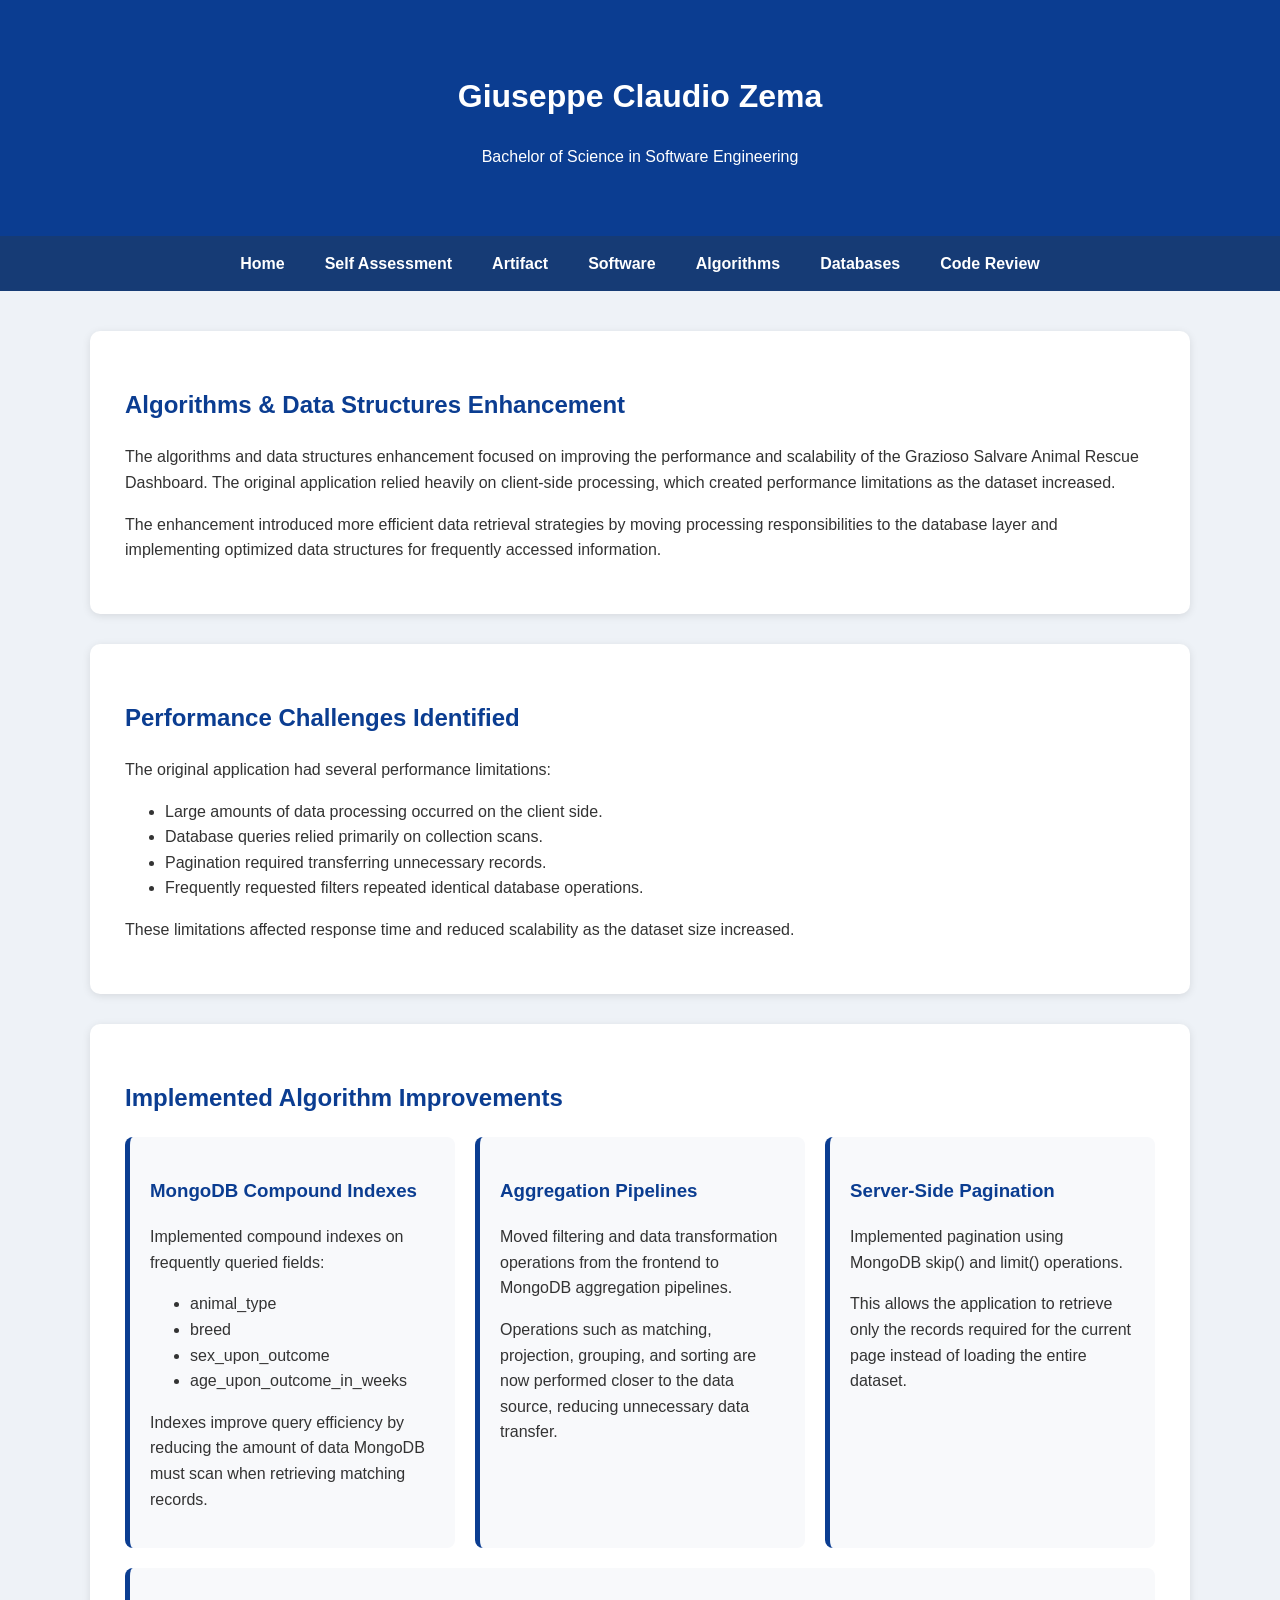
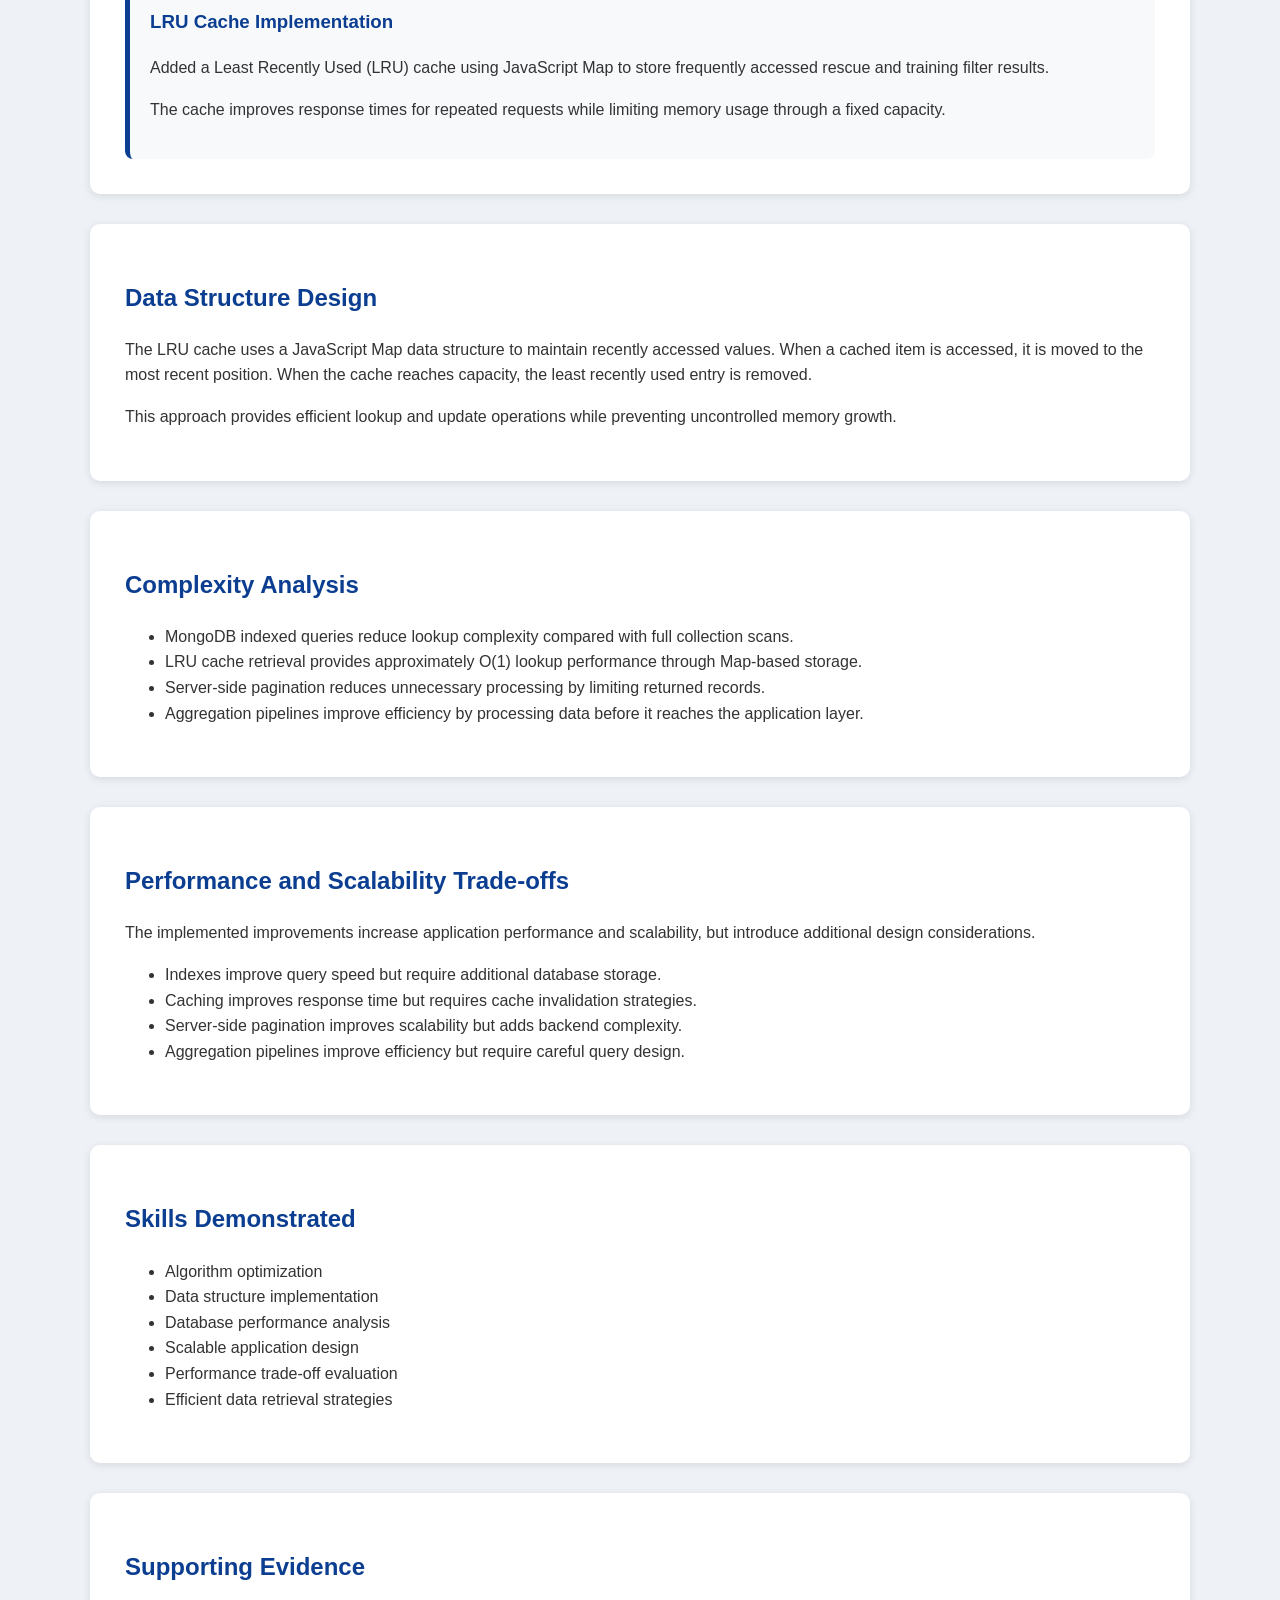
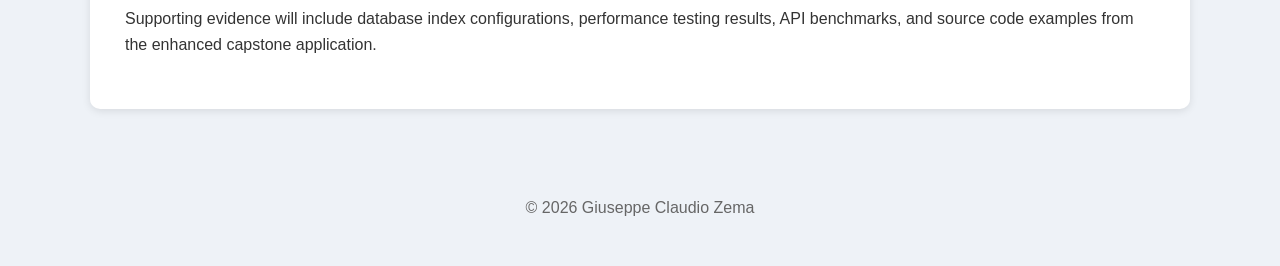
==== algorithms.html @ 1f100709 "Created the various pages, need to test the embedded video" ====
<!DOCTYPE html>
<html lang="en">

<head>
    <meta charset="UTF-8">
    <meta name="viewport" content="width=device-width, initial-scale=1.0">
    <title>Algorithms & Data Structures Enhancement | Giuseppe Claudio Zema</title>
    <link rel="stylesheet" href="css/style.css">
</head>

<body>
    <header>
        <h1>Giuseppe Claudio Zema</h1>
        <p>Bachelor of Science in Software Engineering</p>
    </header>

    <nav>
        <a href="index.html">Home</a>
        <a href="self-assessment.html">Self Assessment</a>
        <a href="artifact.html">Artifact</a>
        <a href="software.html">Software</a>
        <a href="algorithms.html">Algorithms</a>
        <a href="databases.html">Databases</a>
        <a href="code-review.html">Code Review</a>
    </nav>

    <main>
        <section>
            <h2>Algorithms & Data Structures Enhancement</h2>
            <p>
                The algorithms and data structures enhancement focused on improving the
                performance and scalability of the Grazioso Salvare Animal Rescue Dashboard.
                The original application relied heavily on client-side processing, which
                created performance limitations as the dataset increased.
            </p>

            <p>
                The enhancement introduced more efficient data retrieval strategies by moving
                processing responsibilities to the database layer and implementing optimized
                data structures for frequently accessed information.
            </p>
        </section>

        <section>
            <h2>Performance Challenges Identified</h2>
            <p>
                The original application had several performance limitations:
            </p>

            <ul>
                <li>
                    Large amounts of data processing occurred on the client side.
                </li>
                <li>
                    Database queries relied primarily on collection scans.
                </li>
                <li>
                    Pagination required transferring unnecessary records.
                </li>
                <li>
                    Frequently requested filters repeated identical database operations.
                </li>
            </ul>

            <p>
                These limitations affected response time and reduced scalability as the
                dataset size increased.
            </p>
        </section>

        <section>
            <h2>Implemented Algorithm Improvements</h2>
            <div class="card-container">
                <div class="card">
                    <h3>MongoDB Compound Indexes</h3>
                    <p>
                        Implemented compound indexes on frequently queried fields:
                    </p>

                    <ul>
                        <li>animal_type</li>
                        <li>breed</li>
                        <li>sex_upon_outcome</li>
                        <li>age_upon_outcome_in_weeks</li>
                    </ul>

                    <p>
                        Indexes improve query efficiency by reducing the amount of data MongoDB must
                        scan when retrieving matching records.
                    </p>
                </div>

                <div class="card">
                    <h3>Aggregation Pipelines</h3>
                    <p>
                        Moved filtering and data transformation operations from the frontend to
                        MongoDB aggregation pipelines.
                    </p>

                    <p>
                        Operations such as matching, projection, grouping, and sorting are now
                        performed closer to the data source, reducing unnecessary data transfer.
                    </p>
                </div>

                <div class="card">
                    <h3>Server-Side Pagination</h3>
                    <p>
                        Implemented pagination using MongoDB skip() and limit() operations.
                    </p>

                    <p>
                        This allows the application to retrieve only the records required for the
                        current page instead of loading the entire dataset.
                    </p>
                </div>

                <div class="card">
                    <h3>LRU Cache Implementation</h3>
                    <p>
                        Added a Least Recently Used (LRU) cache using JavaScript Map to store
                        frequently accessed rescue and training filter results.
                    </p>

                    <p>
                        The cache improves response times for repeated requests while limiting memory
                        usage through a fixed capacity.
                    </p>
                </div>
            </div>
        </section>

        <section>
            <h2>Data Structure Design</h2>
            <p>
                The LRU cache uses a JavaScript Map data structure to maintain recently
                accessed values. When a cached item is accessed, it is moved to the most
                recent position. When the cache reaches capacity, the least recently used
                entry is removed.
            </p>

            <p>
                This approach provides efficient lookup and update operations while preventing
                uncontrolled memory growth.
            </p>
        </section>

        <section>
            <h2>Complexity Analysis</h2>
            <ul>
                <li>
                    MongoDB indexed queries reduce lookup complexity compared with full collection
                    scans.
                </li>
                <li>
                    LRU cache retrieval provides approximately O(1) lookup performance through
                    Map-based storage.
                </li>
                <li>
                    Server-side pagination reduces unnecessary processing by limiting returned
                    records.
                </li>
                <li>
                    Aggregation pipelines improve efficiency by processing data before it reaches
                    the application layer.
                </li>
            </ul>
        </section>

        <section>
            <h2>Performance and Scalability Trade-offs</h2>
            <p>
                The implemented improvements increase application performance and scalability,
                but introduce additional design considerations.
            </p>

            <ul>
                <li>
                    Indexes improve query speed but require additional database storage.
                </li>
                <li>
                    Caching improves response time but requires cache invalidation strategies.
                </li>
                <li>
                    Server-side pagination improves scalability but adds backend complexity.
                </li>
                <li>
                    Aggregation pipelines improve efficiency but require careful query design.
                </li>
            </ul>
        </section>

        <section>
            <h2>Skills Demonstrated</h2>
            <ul>
                <li>Algorithm optimization</li>
                <li>Data structure implementation</li>
                <li>Database performance analysis</li>
                <li>Scalable application design</li>
                <li>Performance trade-off evaluation</li>
                <li>Efficient data retrieval strategies</li>
            </ul>
        </section>

        <section>
            <h2>Supporting Evidence</h2>
            <p>
                Supporting evidence will include database index configurations,
                performance testing results, API benchmarks, and source code examples from
                the enhanced capstone application.
            </p>
        </section>
    </main>
    <footer>
        <p>&copy; 2026 Giuseppe Claudio Zema</p>
    </footer>
</body>
</html>
---- css/style.css ----
body {
    margin: 0;
    font-family: Verdana, Geneva, sans-serif;
    background: #eef2f7;
    color: #333;
    line-height: 1.6;
}

/* Header */
header {
    background: #0b3d91;
    color: white;
    text-align: center;
    padding: 50px 20px;
}

/* Navigation */
nav {
    background: #163b75;
    display: flex;
    justify-content: center;
    flex-wrap: wrap;
}

nav a {
    color: white;
    text-decoration: none;
    padding: 15px 20px;
    font-weight: bold;
}

nav a:hover {
    background: #2958a6;
}

/* Main content */
main {
    max-width: 1100px;
    margin: 40px auto;
    padding: 0 20px;
}

/* Sections */
section {
    background: white;
    padding: 35px;
    border-radius: 10px;
    box-shadow: 0 2px 8px rgba(0,0,0,.10);
    margin-bottom: 30px;
}

/* Cards */
.card-container {
    display: flex;
    gap: 20px;
    flex-wrap: wrap;
}

.card {
    flex: 1;
    min-width: 250px;
    background: #f8f9fb;
    padding: 20px;
    border-radius: 8px;
    border-left: 5px solid #0b3d91;
}

.card h3 {
    color: #0b3d91;
}

.card a {
    color: #0b3d91;
    font-weight: bold;
    text-decoration: none;
}

.card a:hover {
    text-decoration: underline;
}

/* Code */
code, pre {
    font-family: Consolas, "Courier New", monospace;
}

/* Headings */
h2 {
    color: #0b3d91;
}

/* Footer */
footer {
    text-align: center;
    padding: 30px;
    color: #666;
}
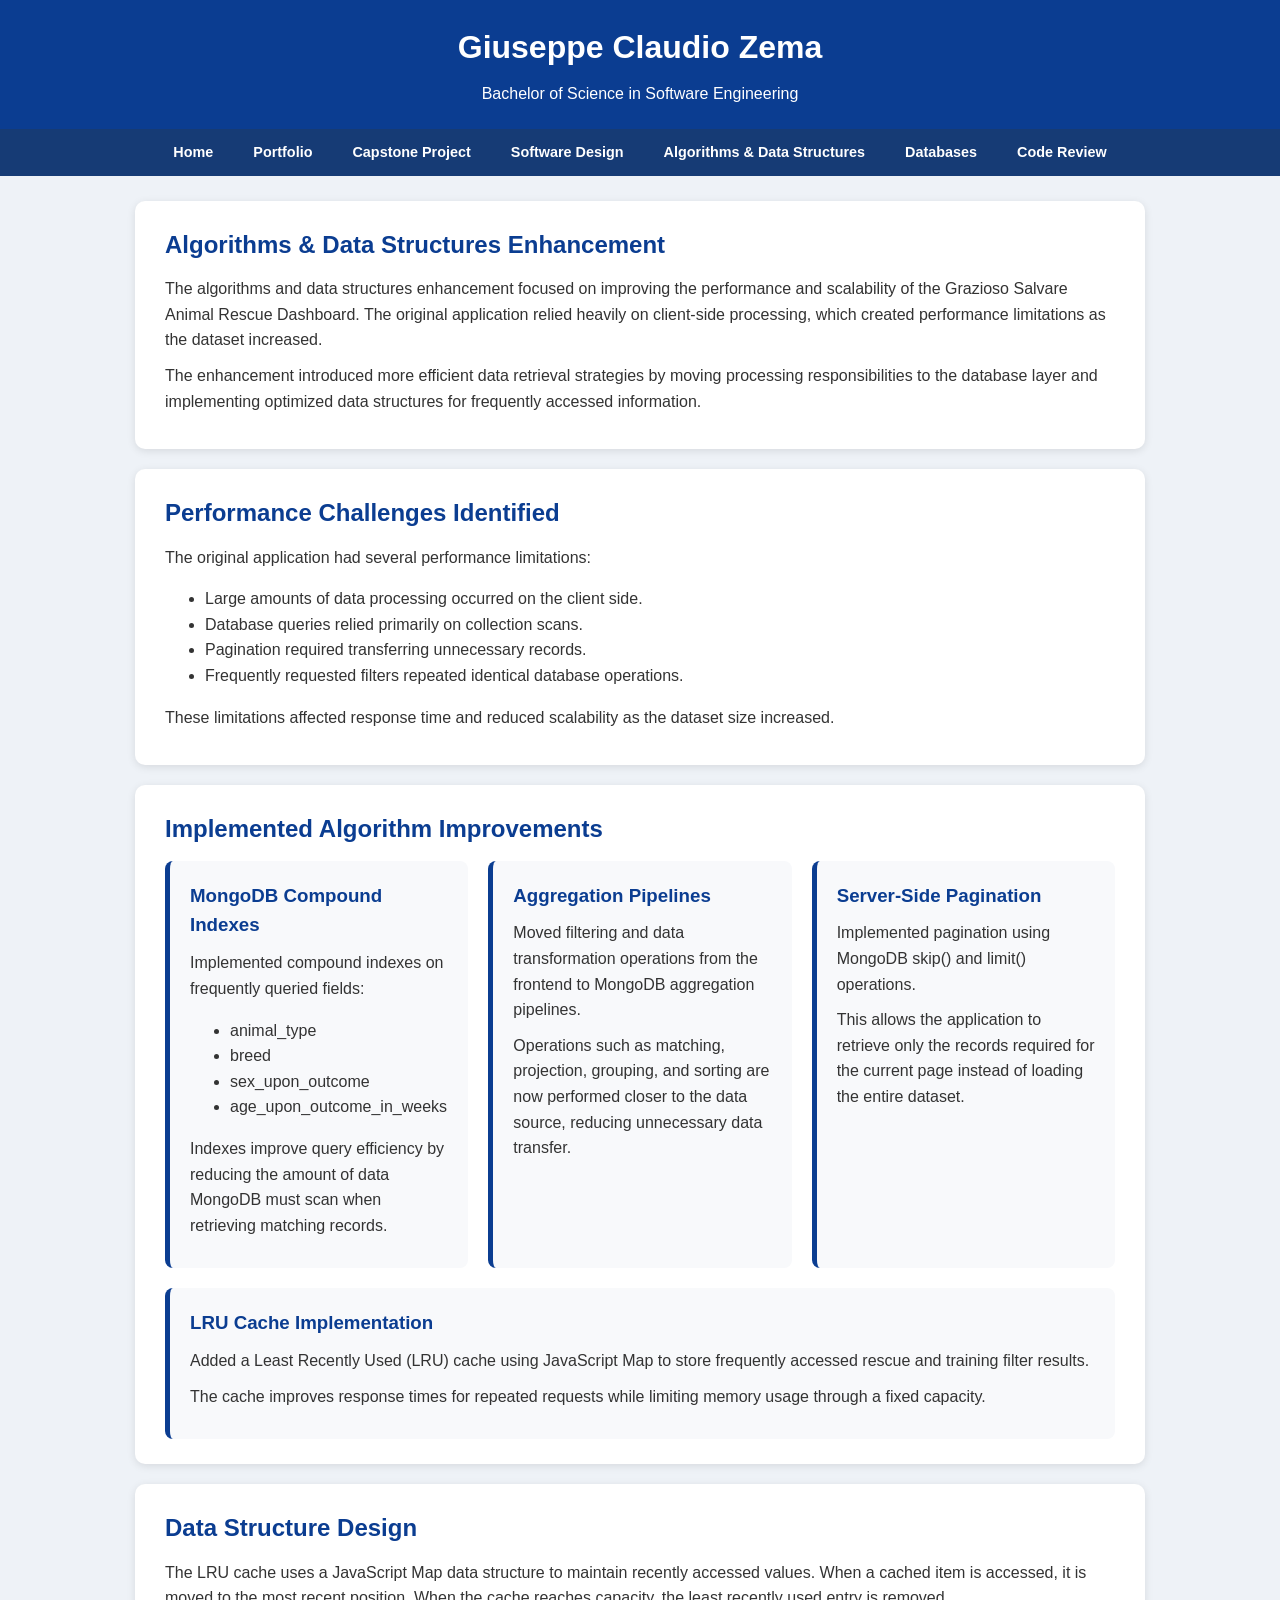
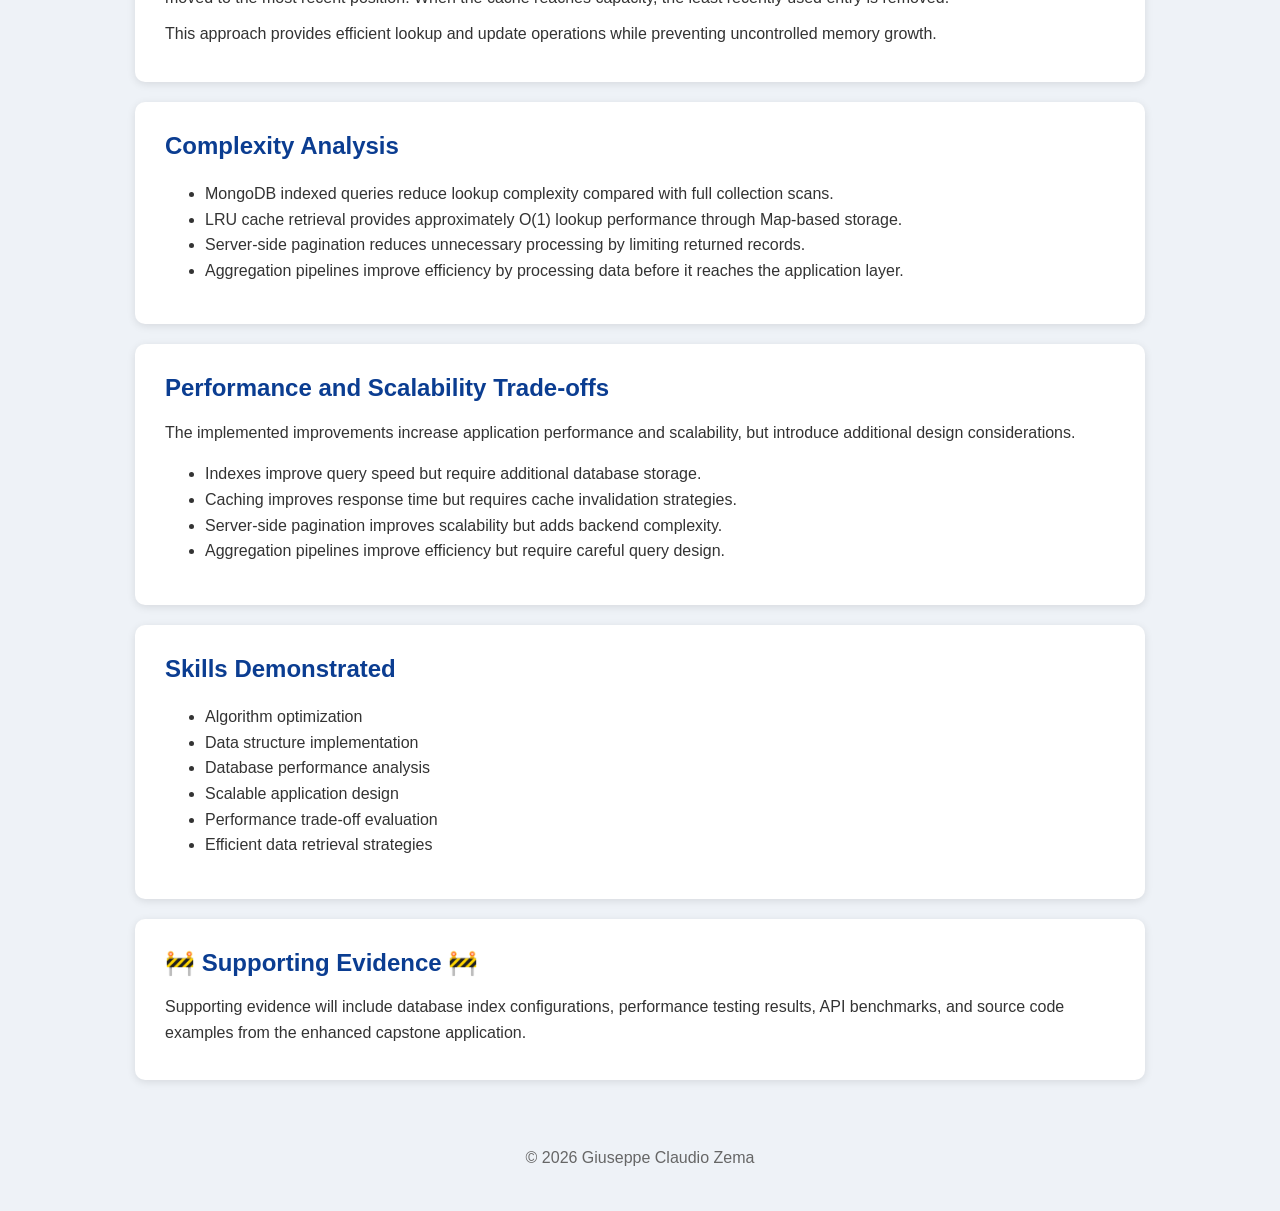
==== commit 7d04dbd4: "Portfolio Updated for Milestone 3" ====
--- a/algorithms.html
+++ b/algorithms.html
@@ -9,20 +9,7 @@
 </head>
 
 <body>
-    <header>
-        <h1>Giuseppe Claudio Zema</h1>
-        <p>Bachelor of Science in Software Engineering</p>
-    </header>
-
-    <nav>
-        <a href="index.html">Home</a>
-        <a href="self-assessment.html">Self Assessment</a>
-        <a href="artifact.html">Artifact</a>
-        <a href="software.html">Software</a>
-        <a href="algorithms.html">Algorithms</a>
-        <a href="databases.html">Databases</a>
-        <a href="code-review.html">Code Review</a>
-    </nav>
+    <div id="header"></div>
 
     <main>
         <section>
@@ -203,7 +190,7 @@
         </section>
 
         <section>
-            <h2>Supporting Evidence</h2>
+            <h2>🚧 Supporting Evidence 🚧</h2>
             <p>
                 Supporting evidence will include database index configurations,
                 performance testing results, API benchmarks, and source code examples from
@@ -211,8 +198,8 @@
             </p>
         </section>
     </main>
-    <footer>
-        <p>&copy; 2026 Giuseppe Claudio Zema</p>
-    </footer>
+    <div id="footer"></div>
+    <script src="js/include.js"></script>
+
 </body>
 </html>
--- a/css/style.css
+++ b/css/style.css
@@ -6,12 +6,24 @@
     line-height: 1.6;
 }
 
+p {
+    margin: 10px 0;
+}
+
 /* Header */
 header {
     background: #0b3d91;
     color: white;
     text-align: center;
-    padding: 50px 20px;
+    padding: 22px 20px;
+}
+
+header h1 {
+    margin: 0;
+}
+
+header p {
+    margin: 8px 0 0;
 }
 
 /* Navigation */
@@ -25,7 +37,8 @@
 nav a {
     color: white;
     text-decoration: none;
-    padding: 15px 20px;
+    padding: 12px 20px;
+    font-size: 0.9rem;
     font-weight: bold;
 }
 
@@ -36,17 +49,18 @@
 /* Main content */
 main {
     max-width: 1100px;
-    margin: 40px auto;
+    margin: 25px auto;
     padding: 0 20px;
 }
 
 /* Sections */
 section {
     background: white;
-    padding: 35px;
+    padding: 25px 30px;
     border-radius: 10px;
     box-shadow: 0 2px 8px rgba(0,0,0,.10);
-    margin-bottom: 30px;
+    max-width: 950px;
+    margin: 0 auto 20px;
 }
 
 /* Cards */
@@ -79,14 +93,86 @@
     text-decoration: underline;
 }
 
+/* Technology Grid */
+
+.technology-grid {
+    display: grid;
+    grid-template-columns: repeat(auto-fit, 60px);
+    justify-content: center;
+    gap: 20px;
+    margin-top: 20px;
+}
+
+.technology {
+    width: 60px;
+    height: 70px;
+    background: #f8f9fb;
+    border-radius: 10px;
+    padding: 0;
+    text-align: center;
+    border-top: 3px solid #0b3d91;
+    display: flex;
+    flex-direction: column;
+    align-items: center;
+    justify-content: center;
+}
+
+.technology img {
+    width: 25px;
+    height: 25px;
+    object-fit: contain;
+}
+
+.technology p {
+    margin: 5px 0 0;
+    font-weight: bold;
+    font-size: 0.6rem;
+    text-align: center;
+    line-height: 1.1;
+}
+
+.technology a {
+    color: #0b3d91;
+    font-weight: bold;
+    text-decoration: none;
+}
+
+.technology a:hover {
+    text-decoration: underline;
+}
+
 /* Code */
 code, pre {
     font-family: Consolas, "Courier New", monospace;
 }
 
+/* Video */
+.video-container {
+    position: relative;
+    width: 100%;
+    padding-bottom: 56.25%;
+    height: 0;
+    overflow: hidden;
+}
+
+.video-container iframe {
+    position: absolute;
+    top: 0;
+    left: 0;
+    width: 100%;
+    height: 100%;
+}
+
 /* Headings */
 h2 {
     color: #0b3d91;
+    margin-top: 0;
+    margin-bottom: 12px;
+}
+
+h3 {
+    margin-top: 0;
+    margin-bottom: 10px;
 }
 
 /* Footer */
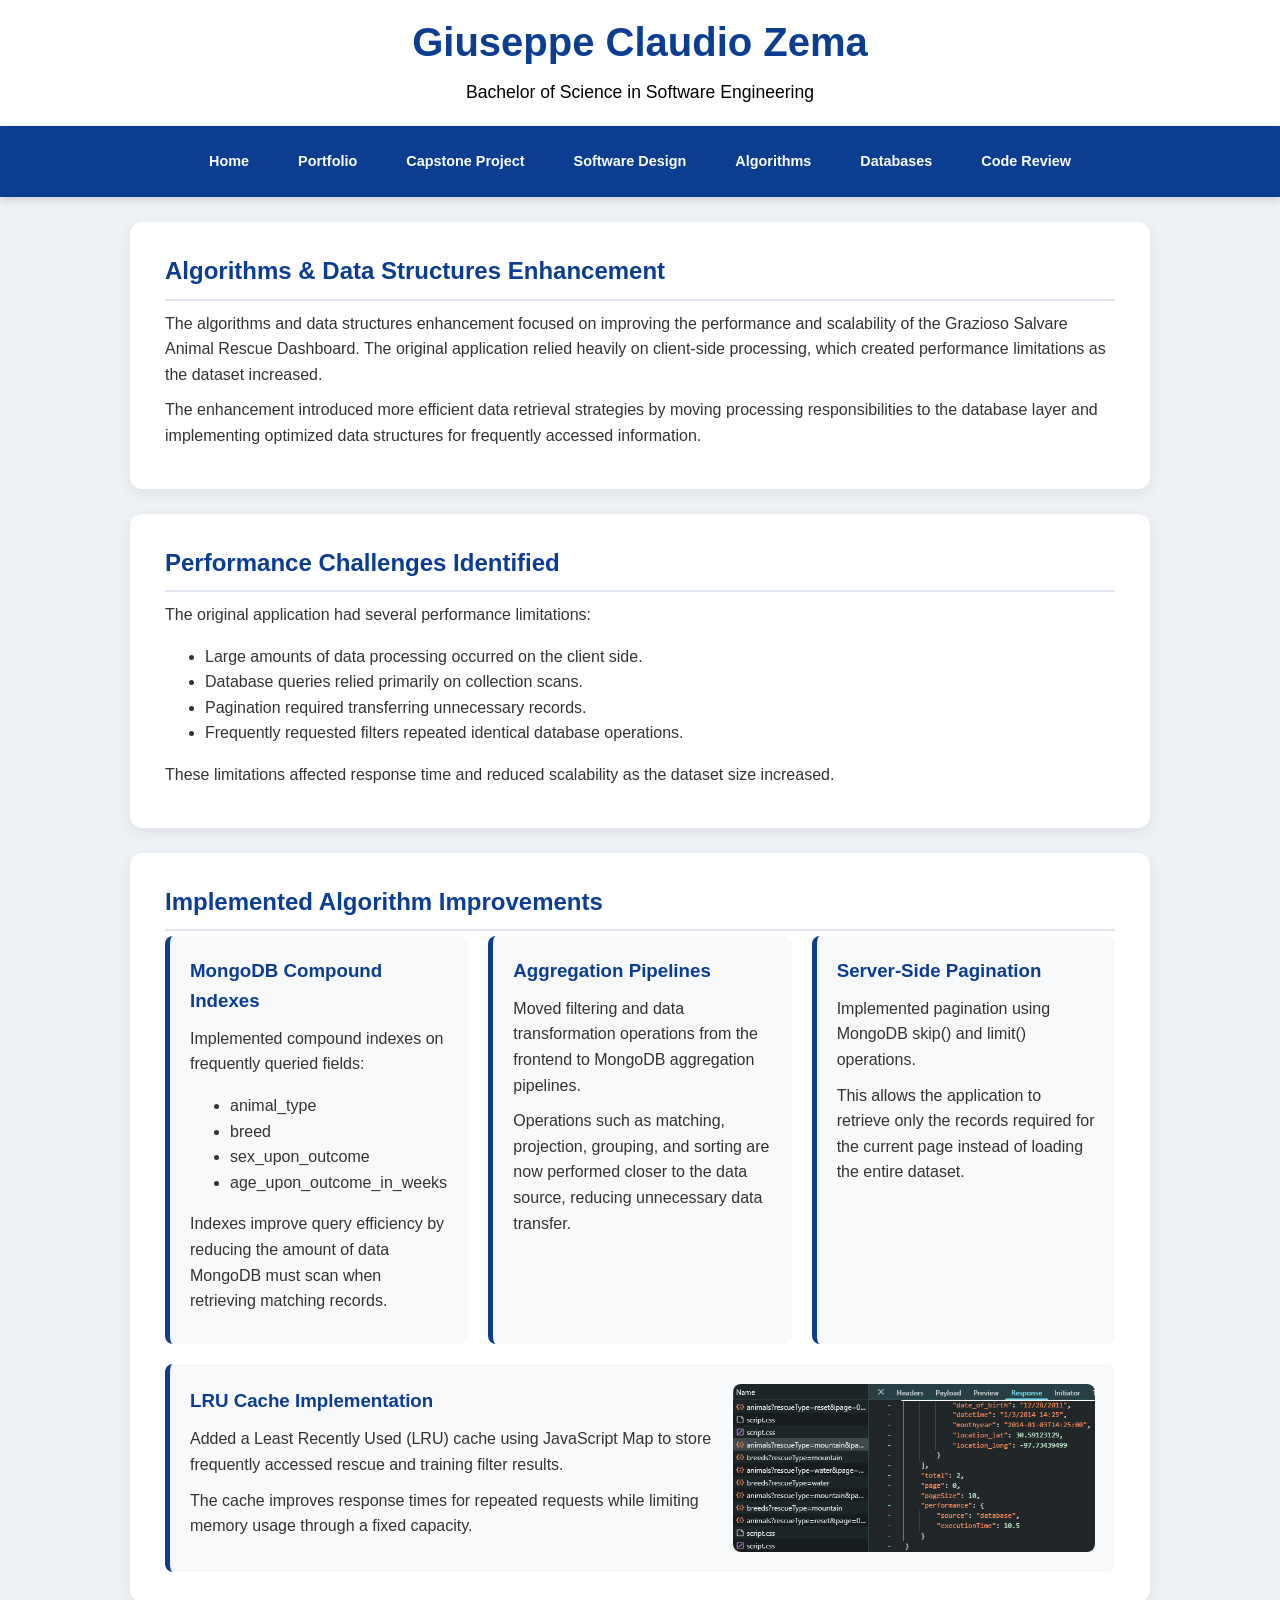
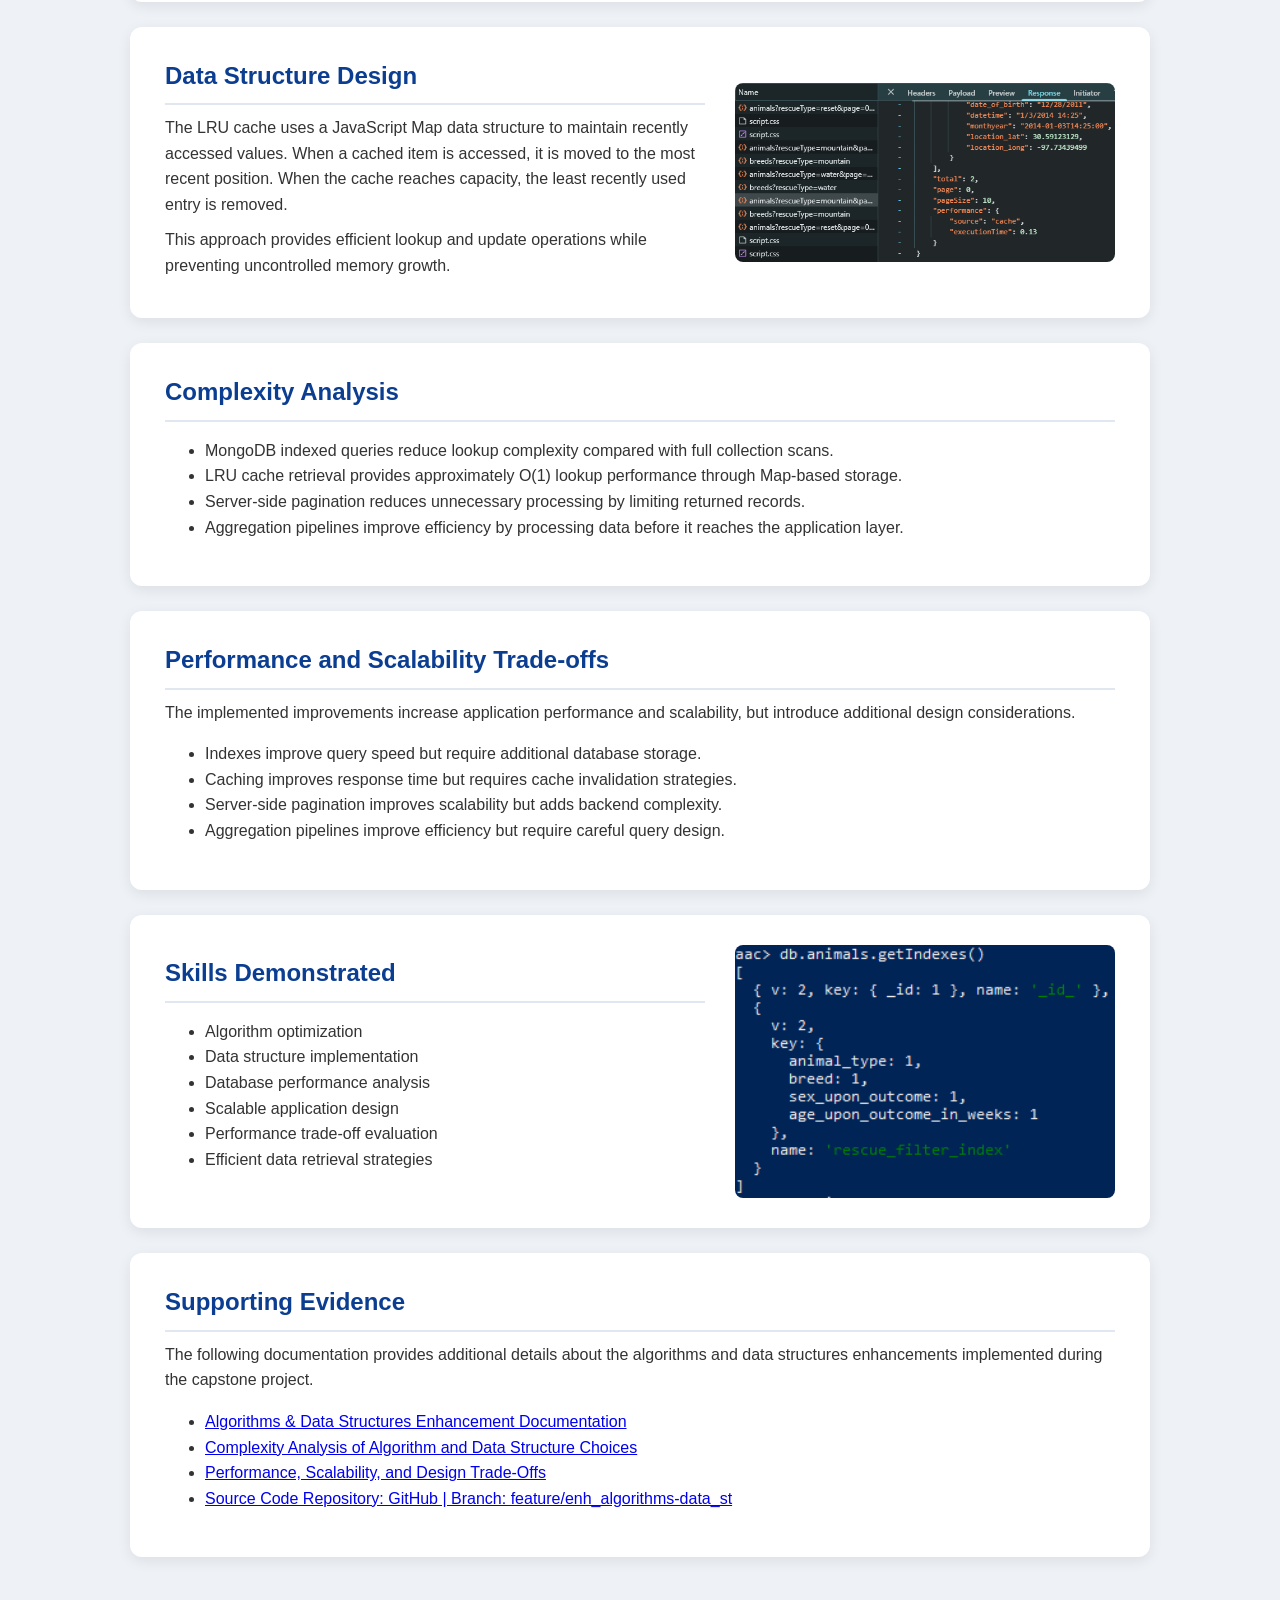
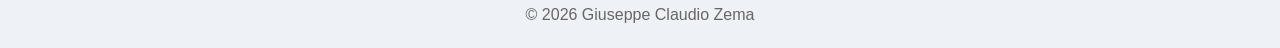
==== commit cdd41edd: "Completed Databases Enhancement" ====
--- a/algorithms.html
+++ b/algorithms.html
@@ -102,34 +102,44 @@
                     </p>
                 </div>
 
-                <div class="card">
-                    <h3>LRU Cache Implementation</h3>
-                    <p>
-                        Added a Least Recently Used (LRU) cache using JavaScript Map to store
-                        frequently accessed rescue and training filter results.
-                    </p>
-
-                    <p>
-                        The cache improves response times for repeated requests while limiting memory
-                        usage through a fixed capacity.
-                    </p>
+                <div class="card card-with-image">
+                    <div class="card-content">
+                        <h3>LRU Cache Implementation</h3>
+                        <p>
+                            Added a Least Recently Used (LRU) cache using JavaScript Map to store
+                            frequently accessed rescue and training filter results.
+                        </p>
+
+                        <p>
+                            The cache improves response times for repeated requests while limiting memory
+                            usage through a fixed capacity.
+                        </p>
+                    </div>
+
+                    <img class="card-image zoom-image" src="images/LRUCache (before implementation).png" alt="LRU Cache Implementation">
                 </div>
             </div>
         </section>
 
         <section>
-            <h2>Data Structure Design</h2>
-            <p>
-                The LRU cache uses a JavaScript Map data structure to maintain recently
-                accessed values. When a cached item is accessed, it is moved to the most
-                recent position. When the cache reaches capacity, the least recently used
-                entry is removed.
-            </p>
-
-            <p>
-                This approach provides efficient lookup and update operations while preventing
-                uncontrolled memory growth.
-            </p>
+            <div class="content-with-image">
+                <div class="content-text">
+                    <h2>Data Structure Design</h2>
+                    <p>
+                        The LRU cache uses a JavaScript Map data structure to maintain recently
+                        accessed values. When a cached item is accessed, it is moved to the most
+                        recent position. When the cache reaches capacity, the least recently used
+                        entry is removed.
+                    </p>
+
+                    <p>
+                        This approach provides efficient lookup and update operations while preventing
+                        uncontrolled memory growth.
+                    </p>
+                </div>
+
+                <img class="side-image zoom-image" src="images/LRUCache (after implementation).png" alt="LRU Cache After Implementation">
+            </div>
         </section>
 
         <section>
@@ -178,24 +188,55 @@
         </section>
 
         <section>
-            <h2>Skills Demonstrated</h2>
-            <ul>
-                <li>Algorithm optimization</li>
-                <li>Data structure implementation</li>
-                <li>Database performance analysis</li>
-                <li>Scalable application design</li>
-                <li>Performance trade-off evaluation</li>
-                <li>Efficient data retrieval strategies</li>
-            </ul>
-        </section>
-
-        <section>
-            <h2>🚧 Supporting Evidence 🚧</h2>
-            <p>
-                Supporting evidence will include database index configurations,
-                performance testing results, API benchmarks, and source code examples from
-                the enhanced capstone application.
-            </p>
+            <div class="content-with-image">
+                <div class="content-text">
+                    <h2>Skills Demonstrated</h2>
+
+                    <ul>
+                        <li>Algorithm optimization</li>
+                        <li>Data structure implementation</li>
+                        <li>Database performance analysis</li>
+                        <li>Scalable application design</li>
+                        <li>Performance trade-off evaluation</li>
+                        <li>Efficient data retrieval strategies</li>
+                    </ul>
+                </div>
+
+                <img class="side-image"
+                     src="images/mongoDB indexes.png"
+                     alt="MongoDB indexes">
+            </div>
+        </section>
+
+        <section>
+            <h2>Supporting Evidence</h2>
+            <p>
+                The following documentation provides additional details about the algorithms
+                and data structures enhancements implemented during the capstone project.
+            </p>
+
+            <ul>
+                <li>
+                    <a href="docs/Algorithms_Enhancement.pdf" target="_blank">
+                        Algorithms & Data Structures Enhancement Documentation
+                    </a>
+                </li>
+                <li>
+                    <a href="docs/Algorithms_Complexity_Analysis.pdf" target="_blank">
+                        Complexity Analysis of Algorithm and Data Structure Choices
+                    </a>
+                </li>
+                <li>
+                    <a href="docs/Algorithms_Performance.pdf" target="_blank">
+                        Performance, Scalability, and Design Trade-Offs
+                    </a>
+                </li>
+                <li>
+                    <a href="https://github.com/GCZ79/CS499_Capstone/tree/feature/enh_algorithms-data_st" target="_blank">
+                        Source Code Repository: GitHub | Branch: feature/enh_algorithms-data_st
+                    </a>
+                </li>
+            </ul>
         </section>
     </main>
     <div id="footer"></div>
--- a/css/style.css
+++ b/css/style.css
@@ -11,39 +11,49 @@
 }
 
 /* Header */
-header {
-    background: #0b3d91;
-    color: white;
-    text-align: center;
-    padding: 22px 20px;
-}
-
-header h1 {
-    margin: 0;
-}
-
-header p {
-    margin: 8px 0 0;
+header{
+    background:white;
+    padding:10px 5px;
+    text-align:center;
+    border-bottom:0px solid #0b3d91;
+}
+
+header h1{
+    color:#0b3d91;
+    font-size:2.5rem;
+    margin:0;
+}
+
+header p{
+    color:#000;
+    font-size:1.1rem;
+    margin-top:4px;
 }
 
 /* Navigation */
 nav {
-    background: #163b75;
+    background: #0b3d91;
     display: flex;
     justify-content: center;
     flex-wrap: wrap;
+    gap: 5px;
+    padding: 8px;
+    box-shadow: 0 3px 8px rgba(0,0,0,.15);
 }
 
 nav a {
     color: white;
     text-decoration: none;
-    padding: 12px 20px;
+    padding: 16px 22px;
     font-size: 0.9rem;
     font-weight: bold;
+    border-radius: 6px;
+    transition: all 0.25s ease;
 }
 
 nav a:hover {
-    background: #2958a6;
+    background: #2d5fb8;
+    transform: translateY(-2px);
 }
 
 /* Main content */
@@ -56,11 +66,115 @@
 /* Sections */
 section {
     background: white;
-    padding: 25px 30px;
-    border-radius: 10px;
-    box-shadow: 0 2px 8px rgba(0,0,0,.10);
+    padding: 30px 35px;
+    border-radius: 12px;
+    box-shadow: 0 4px 14px rgba(0,0,0,.08);
     max-width: 950px;
-    margin: 0 auto 20px;
+    margin: 0 auto 25px;
+    overflow: visible;
+}
+
+.zoom-image {
+    cursor: zoom-in;
+    transition: transform 0.3s ease;
+    transform-origin: center center;
+}
+
+.zoom-image:active {
+    cursor: zoom-out;
+    position: fixed;
+    z-index: 1000;
+
+    top: 50%;
+    left: 50%;
+
+    width: auto;
+    height: auto;
+
+    max-width: 90vw;
+    max-height: 90vh;
+
+    transform: translate(-50%, -50%);
+}
+
+.section-image {
+    width: 100%;
+    height: auto;
+    object-fit: cover;
+    object-position: top;
+    border-radius: 8px;
+}
+
+.image-container {
+    display: flex;
+    gap: 20px;
+    margin-top: 25px;
+}
+
+.image-container img {
+    width: 50%;
+    height: 400px;
+    object-fit: contain;
+}
+
+.text-container {
+    display: flex;
+    gap: 20px;
+    margin-top: 25px;
+}
+
+.text-box {
+    width: calc(50% - 10px);
+    background: #f8f9fb;
+    padding: 20px;
+    border-radius: 8px;
+    border-left: 5px solid #0b3d91;
+}
+
+.text-box h3 {
+    color: #0b3d91;
+}
+
+.content-with-image {
+    display: flex;
+    align-items: center;
+    gap: 30px;
+}
+
+.content-text {
+    flex: 1;
+}
+
+.side-image {
+    width: 40%;
+    height: auto;
+    object-fit: contain;
+    border-radius: 8px;
+}
+
+.image-gallery {
+    display: flex;
+    gap: 20px;
+    margin-top: 20px;
+}
+
+.image-item {
+    flex: 1;
+    text-align: center;
+}
+
+.image-item h4 {
+    margin: 0 0 10px;
+    color: #0b3d91;
+    font-size: 0.95rem;
+}
+
+.image-item img {
+    width: 100%;
+    max-height: 300px;
+    object-fit: contain;
+    border-radius: 8px;
+    border: 1px solid #ddd;
 }
 
 /* Cards */
@@ -91,6 +205,23 @@
 
 .card a:hover {
     text-decoration: underline;
+}
+
+.card-with-image {
+    display: flex;
+    align-items: center;
+    gap: 20px;
+}
+
+.card-content {
+    flex: 1;
+}
+
+.card-image {
+    width: 40%;
+    max-height: 250px;
+    object-fit: contain;
+    border-radius: 8px;
 }
 
 /* Technology Grid */
@@ -167,7 +298,10 @@
 h2 {
     color: #0b3d91;
     margin-top: 0;
-    margin-bottom: 12px;
+    margin-bottom: 5px;
+    font-size: 1.5rem;
+    border-bottom: 2px solid #e1e7f0;
+    padding-bottom: 8px;
 }
 
 h3 {
@@ -178,6 +312,6 @@
 /* Footer */
 footer {
     text-align: center;
-    padding: 30px;
+    padding: 10px;
     color: #666;
 }
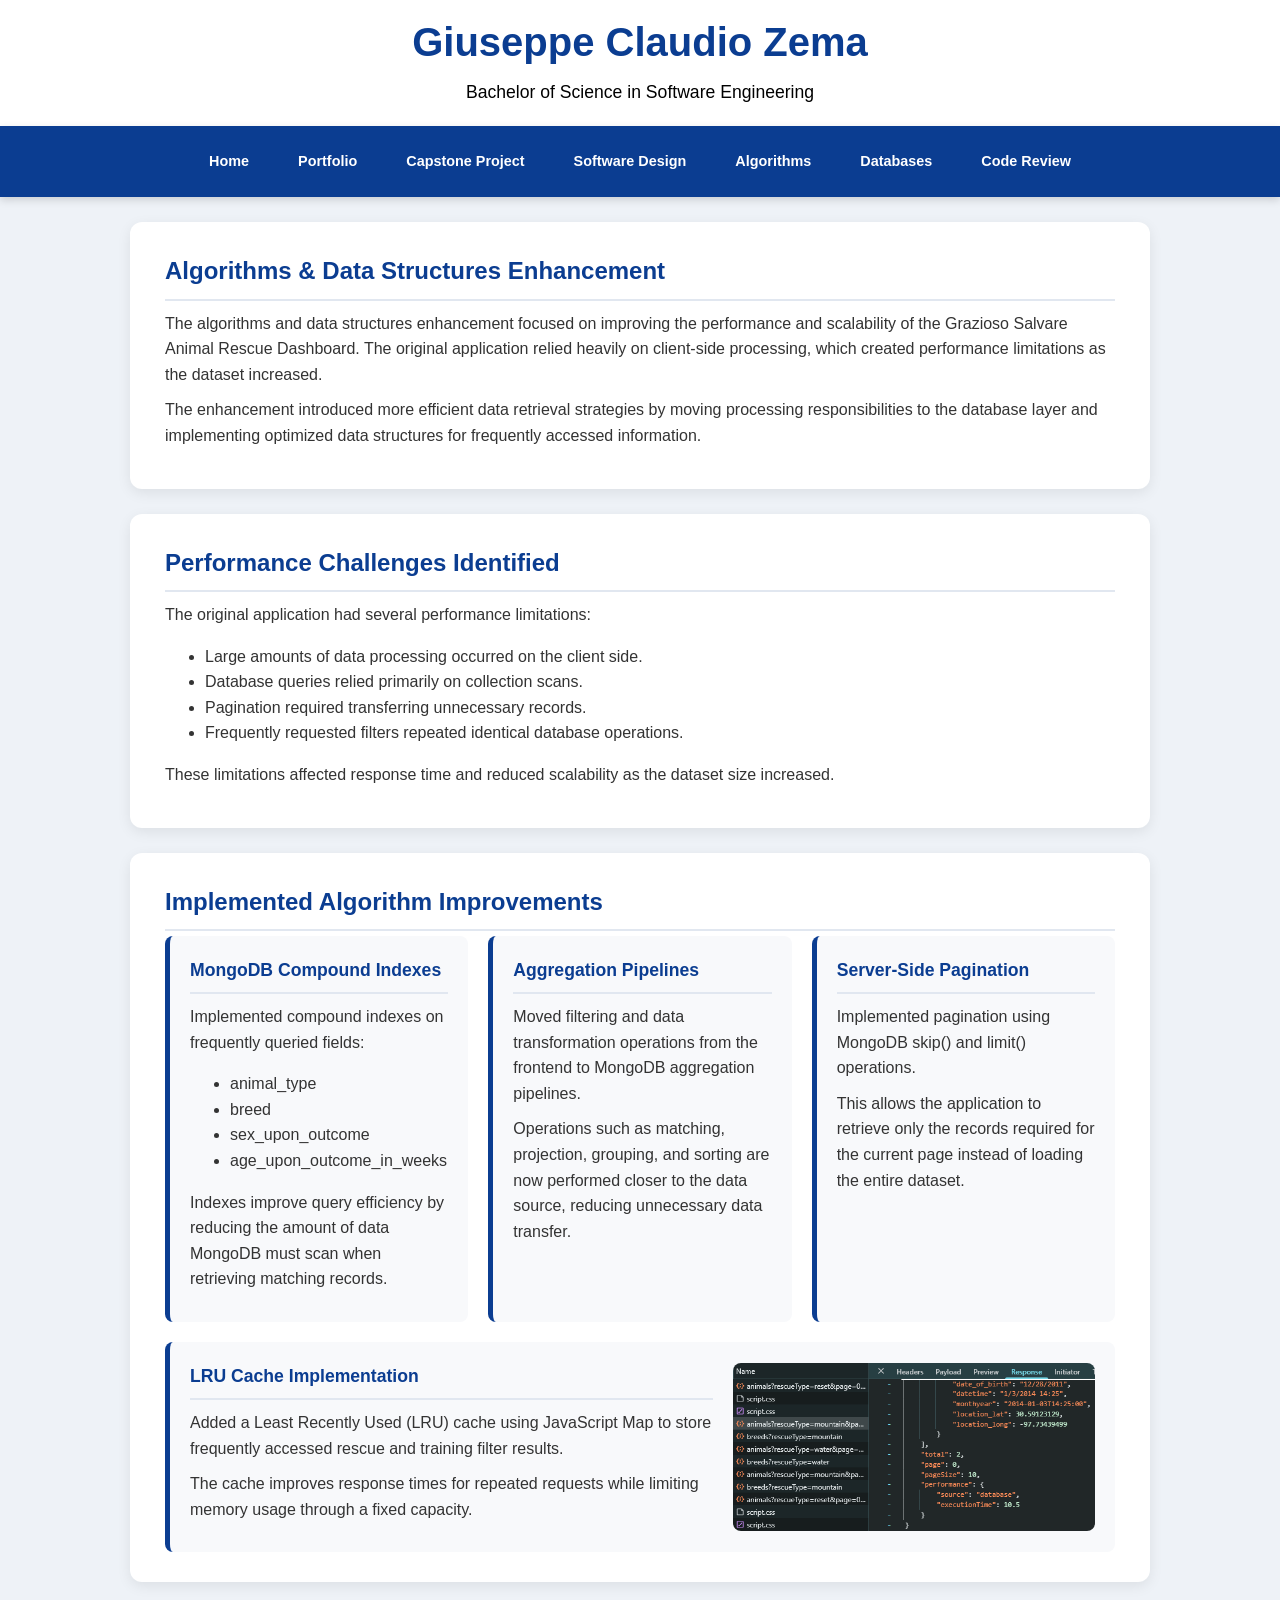
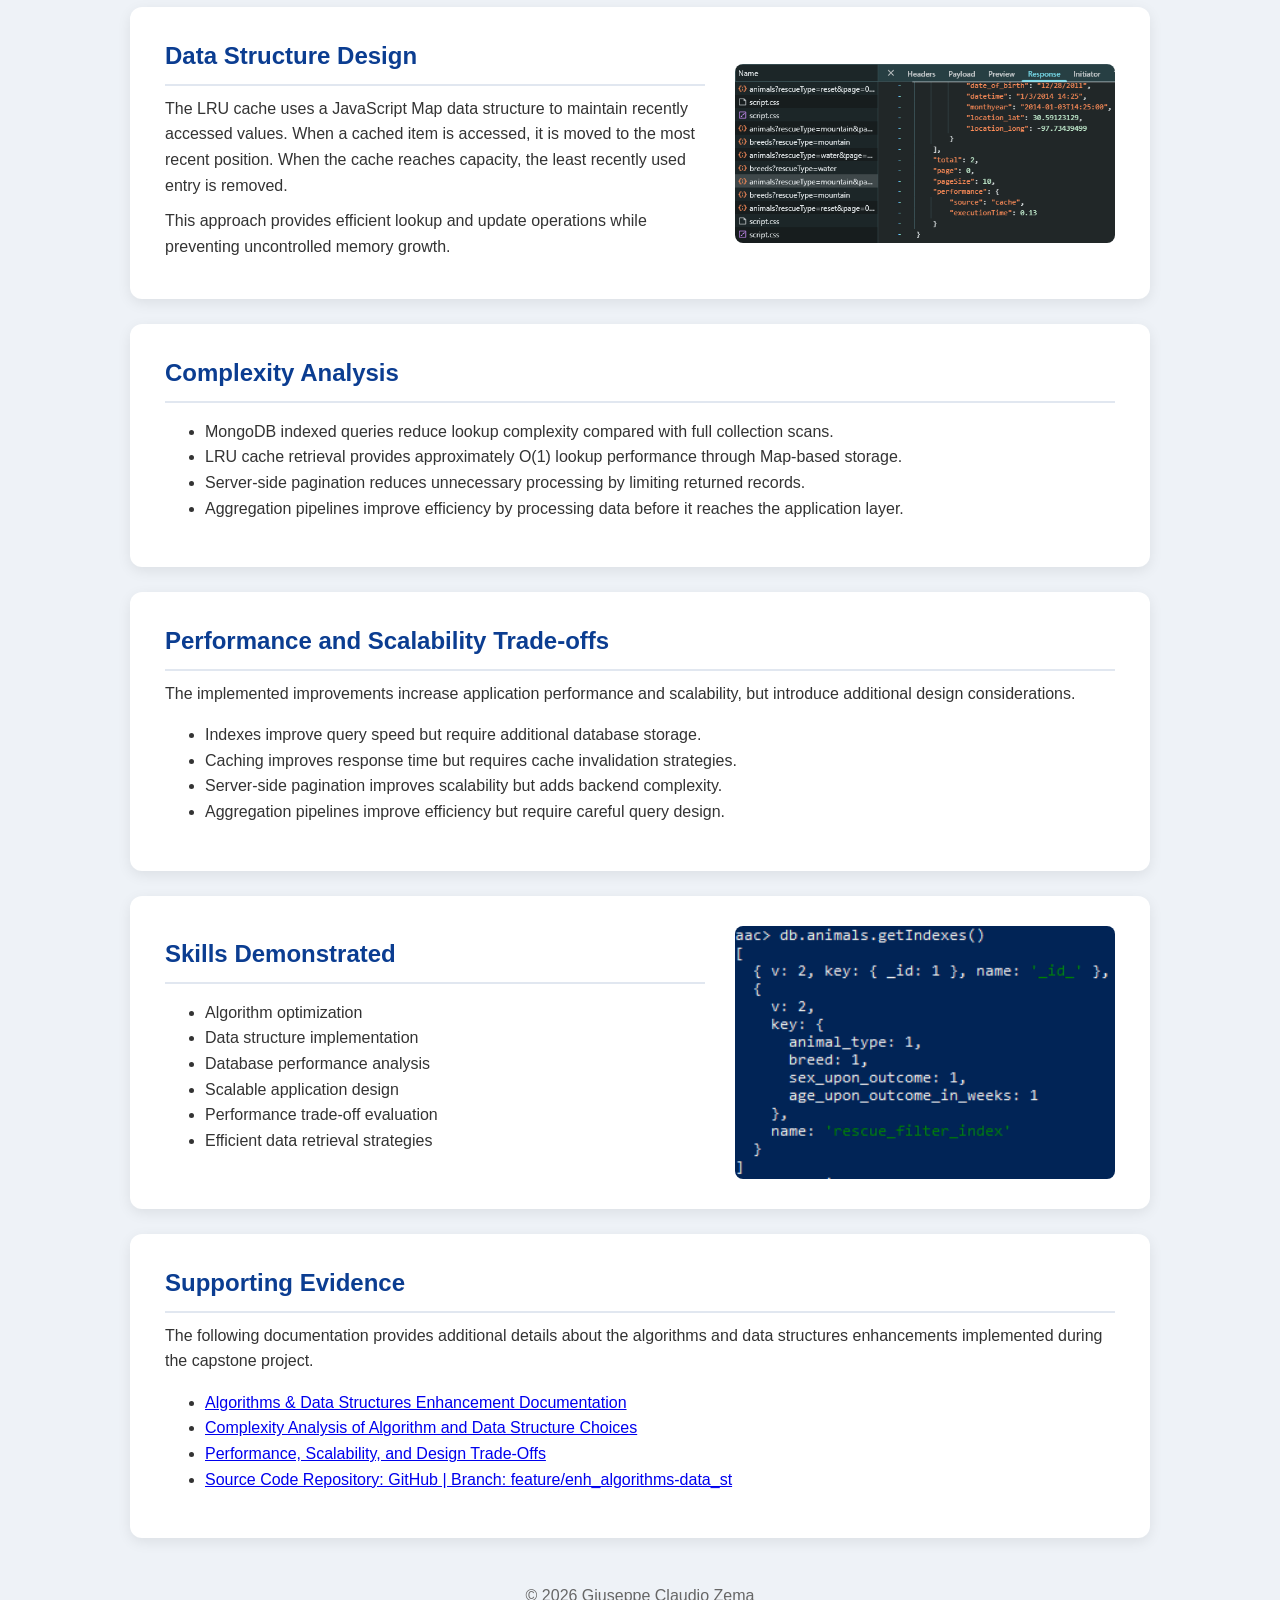
==== commit f2168e44: "Portfolio Completed" ====
--- a/algorithms.html
+++ b/algorithms.html
@@ -116,7 +116,7 @@
                         </p>
                     </div>
 
-                    <img class="card-image zoom-image" src="images/LRUCache (before implementation).png" alt="LRU Cache Implementation">
+                    <img class="card-image zoom-image" src="images/LRUCache_(before_implementation).png" alt="LRU Cache Implementation">
                 </div>
             </div>
         </section>
@@ -138,7 +138,7 @@
                     </p>
                 </div>
 
-                <img class="side-image zoom-image" src="images/LRUCache (after implementation).png" alt="LRU Cache After Implementation">
+                <img class="side-image zoom-image" src="images/LRUCache_(after_implementation).png" alt="LRU Cache After Implementation">
             </div>
         </section>
 
@@ -202,9 +202,7 @@
                     </ul>
                 </div>
 
-                <img class="side-image"
-                     src="images/mongoDB indexes.png"
-                     alt="MongoDB indexes">
+                <img class="side-image" src="images/mongoDB_indexes.png" alt="MongoDB indexes">
             </div>
         </section>
 
--- a/css/style.css
+++ b/css/style.css
@@ -177,6 +177,17 @@
     border: 1px solid #ddd;
 }
 
+.image-column {
+    width: 40%;
+    display: flex;
+    flex-direction: column;
+    gap: 20px;
+}
+
+.image-column .side-image {
+    width: 100%;
+}
+
 /* Cards */
 .card-container {
     display: flex;
@@ -305,8 +316,12 @@
 }
 
 h3 {
+    color: #0b3d91;
     margin-top: 0;
-    margin-bottom: 10px;
+    margin-bottom: 5px;
+    font-size: 1.1rem;
+    border-bottom: 2px solid #e1e7f0;
+    padding-bottom: 8px;
 }
 
 /* Footer */
